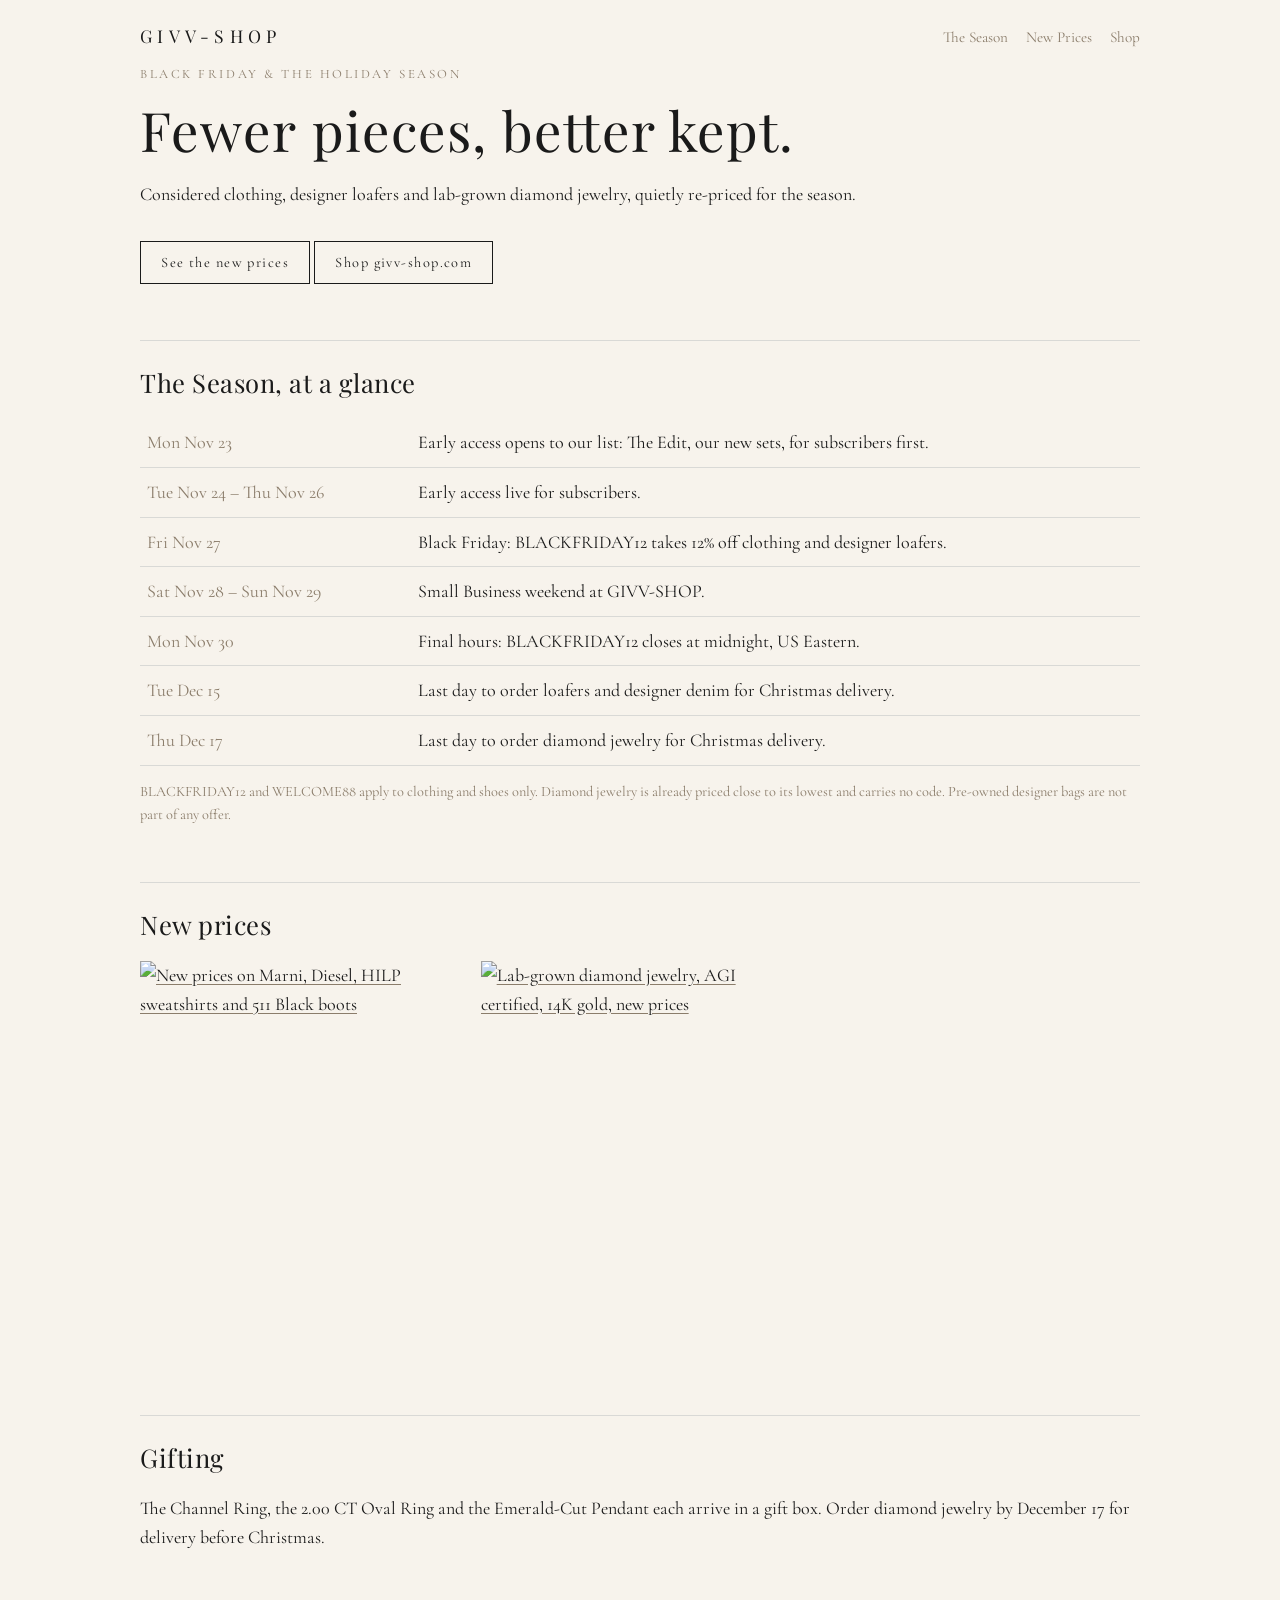
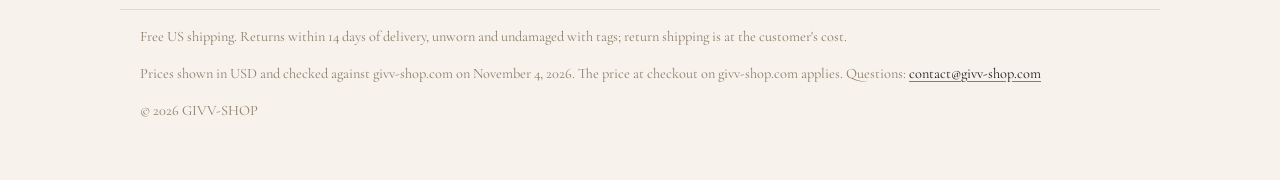
==== index.html @ fe8041ab "Add files via upload" ====
<!doctype html><html lang="en"><head><meta charset="utf-8"><meta name="viewport" content="width=device-width,initial-scale=1">
<title>GIVV-SHOP | Black Friday &amp; Holiday Season</title><meta name="description" content="Black Friday and holiday dates at GIVV-SHOP: new prices on designer denim, loafers, knitwear and AGI-certified lab-grown diamond jewelry in 14K gold. Free US shipping."><meta name="robots" content="index,follow">
<link rel="canonical" href="https://www.givv-shop.com/"><meta property="og:type" content="website"><meta property="og:title" content="GIVV-SHOP | Black Friday &amp; Holiday Season"><meta property="og:description" content="Black Friday and holiday dates at GIVV-SHOP: new prices on designer denim, loafers, knitwear and AGI-certified lab-grown diamond jewelry in 14K gold. Free US shipping."><meta property="og:image" content="https://givv-shop.github.io/givv-shop-landing/assets/new-prices.jpg"><meta property="og:url" content="https://givv-shop.github.io/givv-shop-landing/index.html"><meta name="twitter:card" content="summary_large_image"><meta name="theme-color" content="#F7F3EC">
<link rel="preconnect" href="https://fonts.googleapis.com"><link rel="preconnect" href="https://fonts.gstatic.com" crossorigin><link href="https://fonts.googleapis.com/css2?family=Cormorant+Garamond:wght@400;600&family=Playfair+Display&display=swap" rel="stylesheet"><link rel="stylesheet" href="style.css"><script type="application/ld+json">{"@context": "https://schema.org", "@type": "Organization", "name": "GIVV-SHOP", "url": "https://www.givv-shop.com/", "email": "contact@givv-shop.com"}</script></head><body>
<header><a class="logo" href="index.html">GIVV-SHOP</a><nav><a href="index.html">The Season</a><a href="new-prices.html">New Prices</a><a href="https://www.givv-shop.com/">Shop</a></nav></header>
<main><section><p class="eyebrow">Black Friday &amp; the Holiday Season</p><h1>Fewer pieces, better kept.</h1>
<p>Considered clothing, designer loafers and lab-grown diamond jewelry, quietly re-priced for the season.</p>
<a class="btn" href="new-prices.html">See the new prices</a> <a class="btn" href="https://www.givv-shop.com/">Shop givv-shop.com</a></section>
<h2>The Season, at a glance</h2><table><tr><td>Mon Nov 23</td><td>Early access opens to our list: The Edit, our new sets, for subscribers first.</td></tr><tr><td>Tue Nov 24 – Thu Nov 26</td><td>Early access live for subscribers.</td></tr><tr><td>Fri Nov 27</td><td>Black Friday: BLACKFRIDAY12 takes 12% off clothing and designer loafers.</td></tr><tr><td>Sat Nov 28 – Sun Nov 29</td><td>Small Business weekend at GIVV-SHOP.</td></tr><tr><td>Mon Nov 30</td><td>Final hours: BLACKFRIDAY12 closes at midnight, US Eastern.</td></tr><tr><td>Tue Dec 15</td><td>Last day to order loafers and designer denim for Christmas delivery.</td></tr><tr><td>Thu Dec 17</td><td>Last day to order diamond jewelry for Christmas delivery.</td></tr></table>
<p class="note">BLACKFRIDAY12 and WELCOME88 apply to clothing and shoes only. Diamond jewelry is already priced close to its lowest and carries no code. Pre-owned designer bags are not part of any offer.</p>
<h2>New prices</h2><div class="grid">
<a href="new-prices.html#clothing"><picture><source srcset="assets/new-prices.webp" type="image/webp"><img src="assets/new-prices.jpg" width="900" height="1125" alt="New prices on Marni, Diesel, HILP sweatshirts and 511 Black boots"></picture></a>
<a href="new-prices.html#jewelry"><picture><source srcset="assets/fine-jewelry.webp" type="image/webp"><img src="assets/fine-jewelry.jpg" width="900" height="1125" loading="lazy" alt="Lab-grown diamond jewelry, AGI certified, 14K gold, new prices"></picture></a></div>
<!-- BUNDLES DISABLED until the three bundles are made visible on givv-shop.com (they are hidden; links would 404). To enable: remove this comment wrapper and point each button at the live bundle URL.
<section id="sets"><h2>The Sets</h2><div class="grid"><article class="card"><img src="assets/bundle-lazy-urban-look.webp" width="900" height="1350" loading="lazy" alt="The Lazy Urban Look: Lazy Urban merino cardigan, Street Hipster loose jeans, 511 Black boots"><h3>The Lazy Urban Look</h3><p>Lazy Urban merino cardigan, Street Hipster loose jeans, 511 Black boots</p><p class="now">$529</p><a class="btn" href="https://www.givv-shop.com/">View the set</a></article><article class="card"><img src="assets/bundle-old-money-autumn.webp" width="900" height="1350" loading="lazy" alt="Old Money Autumn: Fall Winter Mischief merino knit top, Tod's black leather loafers"><h3>Old Money Autumn</h3><p>Fall Winter Mischief merino knit top, Tod's black leather loafers</p><p class="now">$849</p><a class="btn" href="https://www.givv-shop.com/">View the set</a></article><article class="card"><img src="assets/bundle-soft-tailoring.webp" width="900" height="1350" loading="lazy" alt="Soft Tailoring: Sea of Love Tuscan sheepskin, Street Sketch Fine-Spun Trousers, Givenchy 4G loafers"><h3>Soft Tailoring</h3><p>Sea of Love Tuscan sheepskin, Street Sketch Fine-Spun Trousers, Givenchy 4G loafers</p><p class="now">$1,139</p><a class="btn" href="https://www.givv-shop.com/">View the set</a></article></div></section>
-->
<h2>Gifting</h2><p>The Channel Ring, the 2.00 CT Oval Ring and the Emerald-Cut Pendant each arrive in a gift box. Order diamond jewelry by December 17 for delivery before Christmas.</p></main>
<footer><p>Free US shipping. Returns within 14 days of delivery, unworn and undamaged with tags; return shipping is at the customer's cost.</p><p>Prices shown in USD and checked against givv-shop.com on November 4, 2026. The price at checkout on givv-shop.com applies. Questions: <a href="mailto:contact@givv-shop.com">contact@givv-shop.com</a></p><p>&copy; 2026 GIVV-SHOP</p></footer></body></html>
---- style.css ----
:root{--ivory:#F7F3EC;--ink:#1A1A1A;--plat:#D9D9D6;--taupe:#8B7D6B}
*{box-sizing:border-box}html{-webkit-text-size-adjust:100%}
body{margin:0;background:var(--ivory);color:var(--ink);font:18px/1.6 'Cormorant Garamond',Georgia,serif}
h1,h2,h3{font-family:'Playfair Display',Georgia,serif;font-weight:400;letter-spacing:.02em;line-height:1.2}
h1{font-size:clamp(2rem,7vw,3.4rem);margin:.2em 0}h2{font-size:1.6rem;margin-top:2.2em;border-top:1px solid var(--plat);padding-top:1em}
a{color:var(--ink);text-decoration-color:var(--taupe);text-underline-offset:3px}
header,main,footer{max-width:1040px;margin:auto;padding:0 20px}
header{display:flex;justify-content:space-between;align-items:center;padding-top:22px;flex-wrap:wrap;gap:8px}
.logo{font-family:'Playfair Display',serif;letter-spacing:.3em;font-size:1.1rem;text-decoration:none}
nav a{margin-left:18px;font-size:.95rem;text-decoration:none;color:var(--taupe)}
.eyebrow{color:var(--taupe);letter-spacing:.2em;text-transform:uppercase;font-size:.8rem}
.btn{display:inline-block;border:1px solid var(--ink);padding:.6em 1.4em;text-decoration:none;margin-top:1em;letter-spacing:.1em;font-size:.9rem}
.btn:hover{background:var(--ink);color:var(--ivory)}
.grid{display:grid;grid-template-columns:repeat(auto-fill,minmax(240px,1fr));gap:22px}
.card{border:1px solid var(--plat);padding:18px;background:#fff8}
.card h3{font-size:1.1rem;margin:.2em 0 .5em}
.was{text-decoration:line-through;color:var(--taupe);margin-right:.5em}.now{font-size:1.25rem}
img{max-width:100%;height:auto;display:block}
table{width:100%;border-collapse:collapse}td{padding:.55em .4em;border-bottom:1px solid var(--plat);vertical-align:top}td:first-child{color:var(--taupe);white-space:nowrap;padding-right:1em}
.note{font-size:.9rem;color:var(--taupe)}
footer{margin-top:4em;padding-bottom:3em;border-top:1px solid var(--plat);font-size:.9rem;color:var(--taupe)}
.draft{background:#efe7da;border:1px dashed var(--taupe);padding:10px 14px}
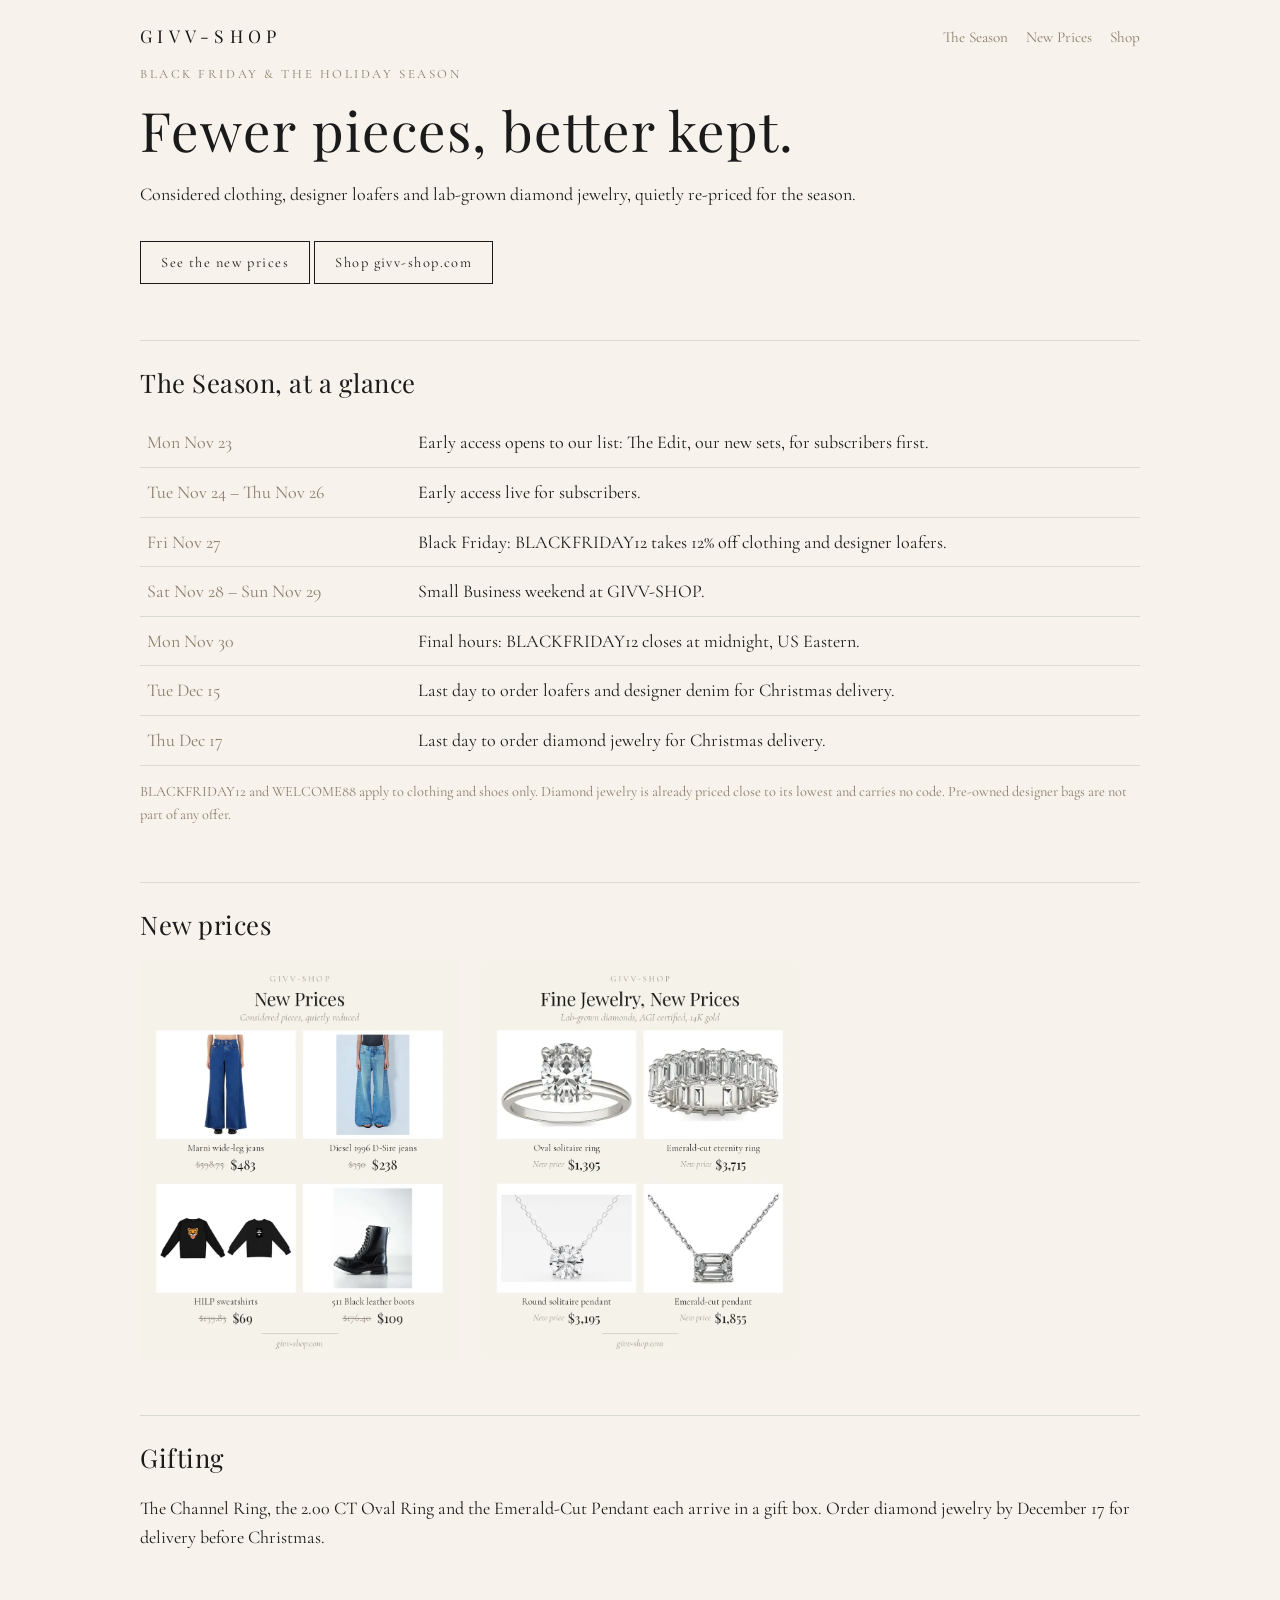
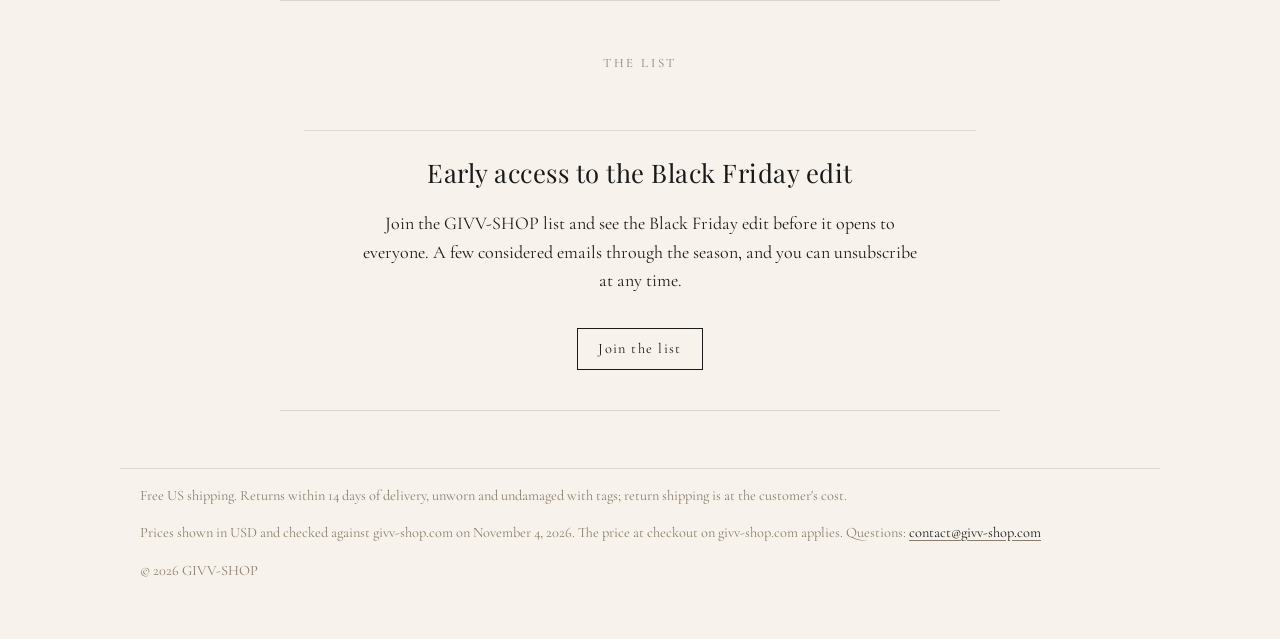
==== commit 75c9dfe0: "Add early access sign-up section" ====
--- a/index.html
+++ b/index.html
@@ -14,5 +14,5 @@
 <!-- BUNDLES DISABLED until the three bundles are made visible on givv-shop.com (they are hidden; links would 404). To enable: remove this comment wrapper and point each button at the live bundle URL.
 <section id="sets"><h2>The Sets</h2><div class="grid"><article class="card"><img src="assets/bundle-lazy-urban-look.webp" width="900" height="1350" loading="lazy" alt="The Lazy Urban Look: Lazy Urban merino cardigan, Street Hipster loose jeans, 511 Black boots"><h3>The Lazy Urban Look</h3><p>Lazy Urban merino cardigan, Street Hipster loose jeans, 511 Black boots</p><p class="now">$529</p><a class="btn" href="https://www.givv-shop.com/">View the set</a></article><article class="card"><img src="assets/bundle-old-money-autumn.webp" width="900" height="1350" loading="lazy" alt="Old Money Autumn: Fall Winter Mischief merino knit top, Tod's black leather loafers"><h3>Old Money Autumn</h3><p>Fall Winter Mischief merino knit top, Tod's black leather loafers</p><p class="now">$849</p><a class="btn" href="https://www.givv-shop.com/">View the set</a></article><article class="card"><img src="assets/bundle-soft-tailoring.webp" width="900" height="1350" loading="lazy" alt="Soft Tailoring: Sea of Love Tuscan sheepskin, Street Sketch Fine-Spun Trousers, Givenchy 4G loafers"><h3>Soft Tailoring</h3><p>Sea of Love Tuscan sheepskin, Street Sketch Fine-Spun Trousers, Givenchy 4G loafers</p><p class="now">$1,139</p><a class="btn" href="https://www.givv-shop.com/">View the set</a></article></div></section>
 -->
-<h2>Gifting</h2><p>The Channel Ring, the 2.00 CT Oval Ring and the Emerald-Cut Pendant each arrive in a gift box. Order diamond jewelry by December 17 for delivery before Christmas.</p></main>
+<h2>Gifting</h2><p>The Channel Ring, the 2.00 CT Oval Ring and the Emerald-Cut Pendant each arrive in a gift box. Order diamond jewelry by December 17 for delivery before Christmas.</p><section id="early-access" class="signup"><p class="eyebrow">The list</p><h2>Early access to the Black Friday edit</h2><p>Join the GIVV-SHOP list and see the Black Friday edit before it opens to everyone. A few considered emails through the season, and you can unsubscribe at any time.</p><a class="btn" href="https://www.givv-shop.com/early-access">Join the list</a></section></main>
 <footer><p>Free US shipping. Returns within 14 days of delivery, unworn and undamaged with tags; return shipping is at the customer's cost.</p><p>Prices shown in USD and checked against givv-shop.com on November 4, 2026. The price at checkout on givv-shop.com applies. Questions: <a href="mailto:contact@givv-shop.com">contact@givv-shop.com</a></p><p>&copy; 2026 GIVV-SHOP</p></footer></body></html>
--- a/style.css
+++ b/style.css
@@ -21,3 +21,6 @@
 .note{font-size:.9rem;color:var(--taupe)}
 footer{margin-top:4em;padding-bottom:3em;border-top:1px solid var(--plat);font-size:.9rem;color:var(--taupe)}
 .draft{background:#efe7da;border:1px dashed var(--taupe);padding:10px 14px}
+
+.signup{margin:3rem auto;padding:2.5rem 1.5rem;text-align:center;border-top:1px solid rgba(0,0,0,.12);border-bottom:1px solid rgba(0,0,0,.12);max-width:720px}
+.signup p{max-width:560px;margin-left:auto;margin-right:auto}
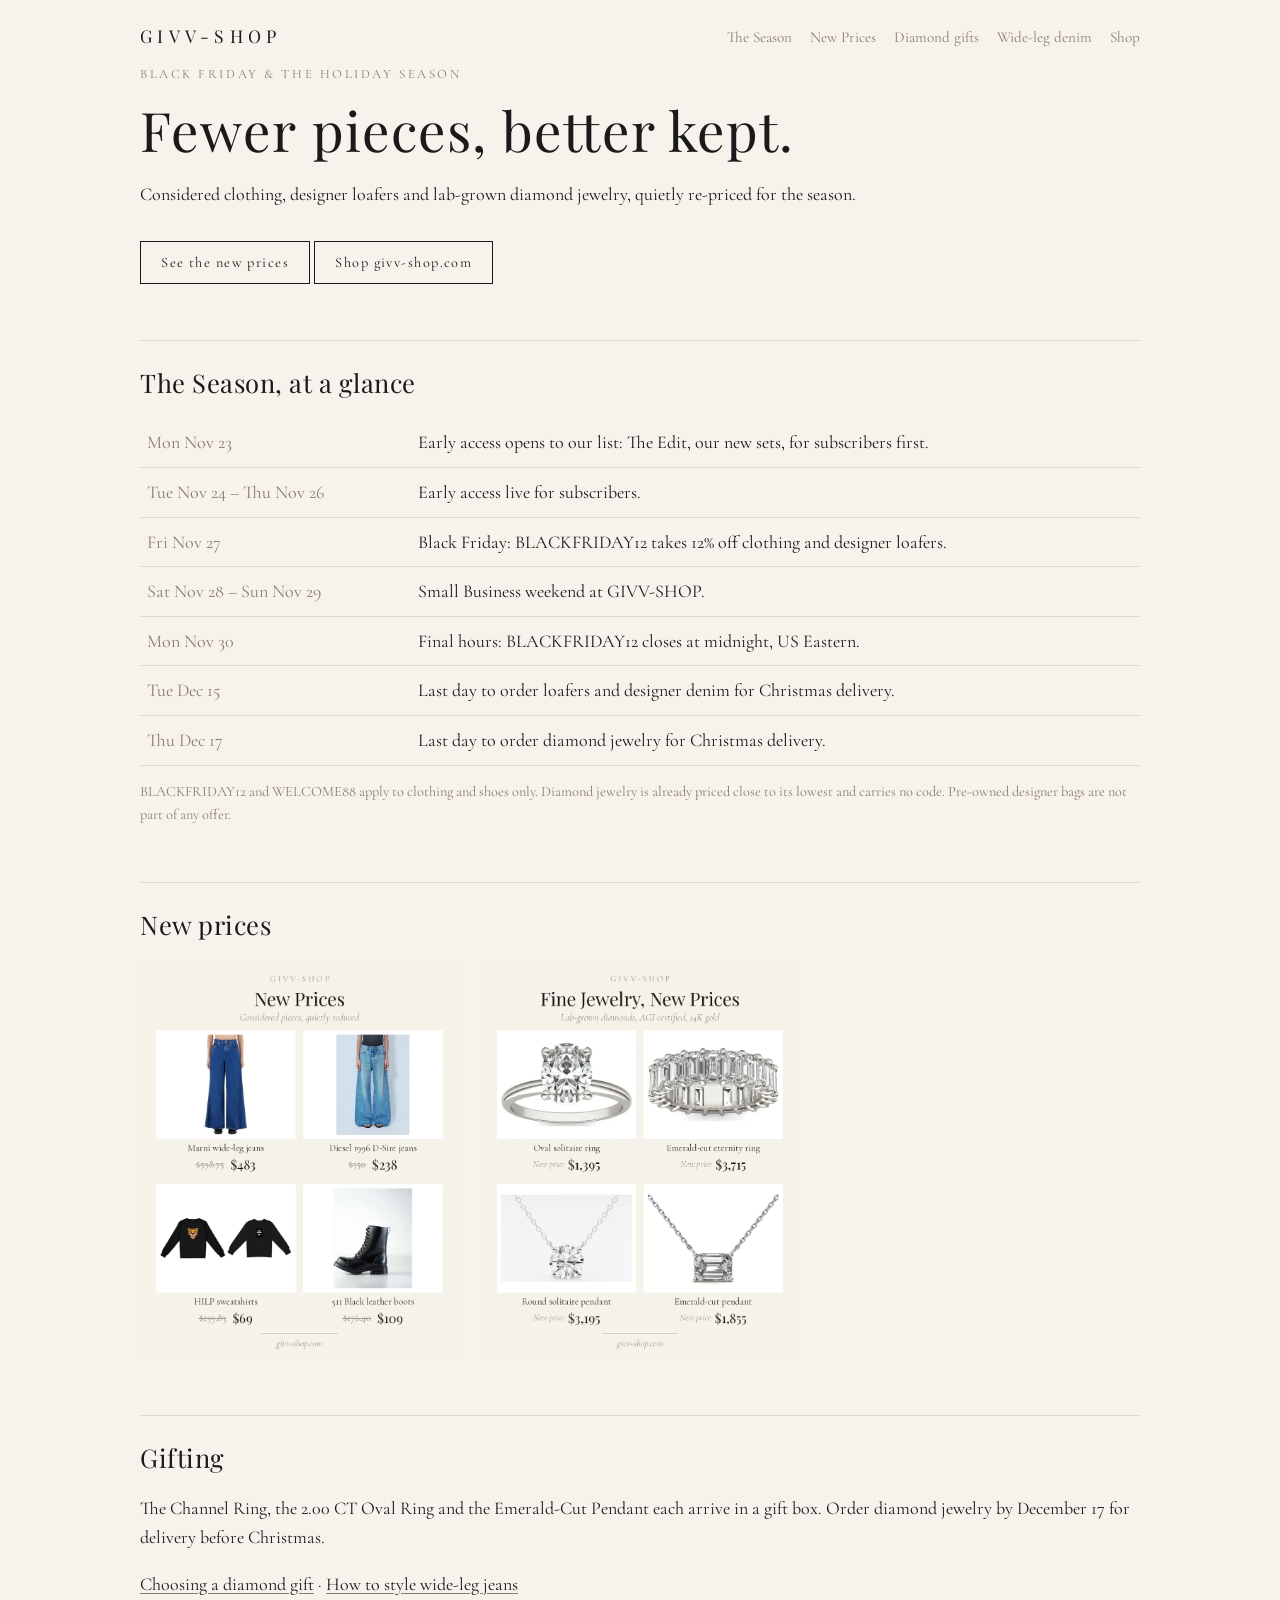
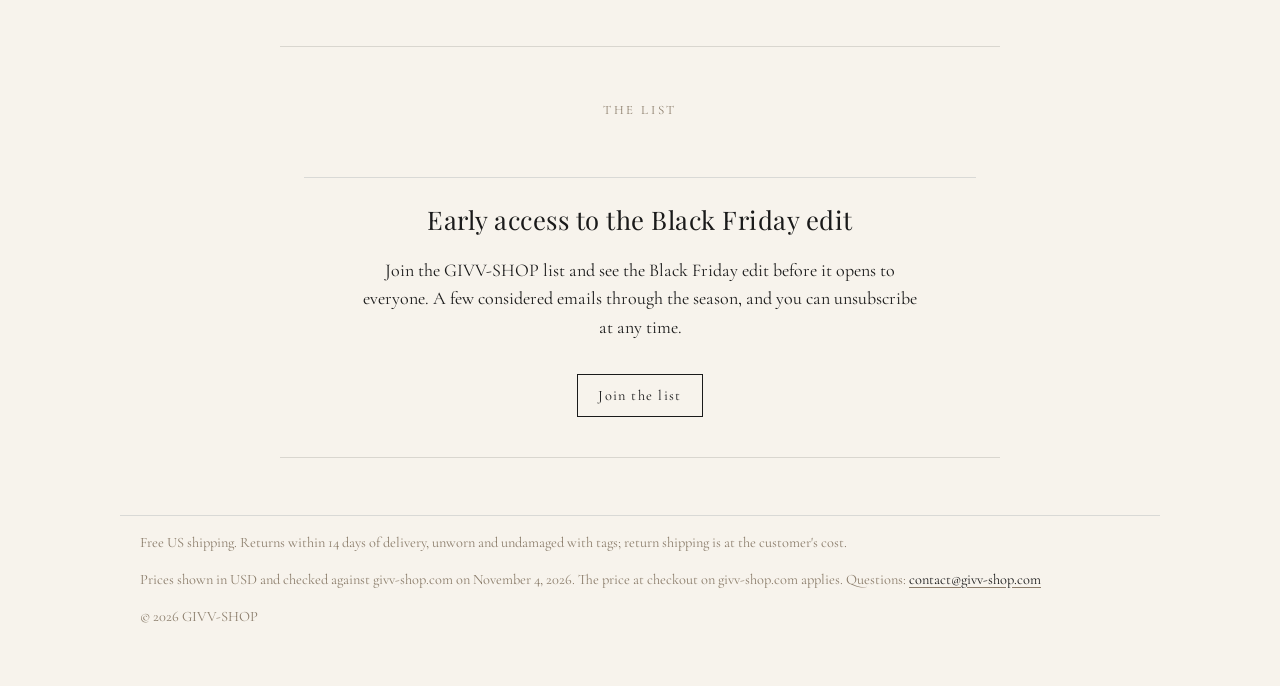
==== commit eed5550c: "Publish gift guides: indexable and linked from nav Remove noindex/draft banners from the diamond and" ====
--- a/index.html
+++ b/index.html
@@ -2,7 +2,7 @@
 <title>GIVV-SHOP | Black Friday &amp; Holiday Season</title><meta name="description" content="Black Friday and holiday dates at GIVV-SHOP: new prices on designer denim, loafers, knitwear and AGI-certified lab-grown diamond jewelry in 14K gold. Free US shipping."><meta name="robots" content="index,follow">
 <link rel="canonical" href="https://www.givv-shop.com/"><meta property="og:type" content="website"><meta property="og:title" content="GIVV-SHOP | Black Friday &amp; Holiday Season"><meta property="og:description" content="Black Friday and holiday dates at GIVV-SHOP: new prices on designer denim, loafers, knitwear and AGI-certified lab-grown diamond jewelry in 14K gold. Free US shipping."><meta property="og:image" content="https://givv-shop.github.io/givv-shop-landing/assets/new-prices.jpg"><meta property="og:url" content="https://givv-shop.github.io/givv-shop-landing/index.html"><meta name="twitter:card" content="summary_large_image"><meta name="theme-color" content="#F7F3EC">
 <link rel="preconnect" href="https://fonts.googleapis.com"><link rel="preconnect" href="https://fonts.gstatic.com" crossorigin><link href="https://fonts.googleapis.com/css2?family=Cormorant+Garamond:wght@400;600&family=Playfair+Display&display=swap" rel="stylesheet"><link rel="stylesheet" href="style.css"><script type="application/ld+json">{"@context": "https://schema.org", "@type": "Organization", "name": "GIVV-SHOP", "url": "https://www.givv-shop.com/", "email": "contact@givv-shop.com"}</script></head><body>
-<header><a class="logo" href="index.html">GIVV-SHOP</a><nav><a href="index.html">The Season</a><a href="new-prices.html">New Prices</a><a href="https://www.givv-shop.com/">Shop</a></nav></header>
+<header><a class="logo" href="index.html">GIVV-SHOP</a><nav><a href="index.html">The Season</a><a href="new-prices.html">New Prices</a><a href="gift-guides/diamond-gift-guide.html">Diamond gifts</a><a href="gift-guides/wide-leg-jeans-guide.html">Wide-leg denim</a><a href="https://www.givv-shop.com/">Shop</a></nav></header>
 <main><section><p class="eyebrow">Black Friday &amp; the Holiday Season</p><h1>Fewer pieces, better kept.</h1>
 <p>Considered clothing, designer loafers and lab-grown diamond jewelry, quietly re-priced for the season.</p>
 <a class="btn" href="new-prices.html">See the new prices</a> <a class="btn" href="https://www.givv-shop.com/">Shop givv-shop.com</a></section>
@@ -14,5 +14,5 @@
 <!-- BUNDLES DISABLED until the three bundles are made visible on givv-shop.com (they are hidden; links would 404). To enable: remove this comment wrapper and point each button at the live bundle URL.
 <section id="sets"><h2>The Sets</h2><div class="grid"><article class="card"><img src="assets/bundle-lazy-urban-look.webp" width="900" height="1350" loading="lazy" alt="The Lazy Urban Look: Lazy Urban merino cardigan, Street Hipster loose jeans, 511 Black boots"><h3>The Lazy Urban Look</h3><p>Lazy Urban merino cardigan, Street Hipster loose jeans, 511 Black boots</p><p class="now">$529</p><a class="btn" href="https://www.givv-shop.com/">View the set</a></article><article class="card"><img src="assets/bundle-old-money-autumn.webp" width="900" height="1350" loading="lazy" alt="Old Money Autumn: Fall Winter Mischief merino knit top, Tod's black leather loafers"><h3>Old Money Autumn</h3><p>Fall Winter Mischief merino knit top, Tod's black leather loafers</p><p class="now">$849</p><a class="btn" href="https://www.givv-shop.com/">View the set</a></article><article class="card"><img src="assets/bundle-soft-tailoring.webp" width="900" height="1350" loading="lazy" alt="Soft Tailoring: Sea of Love Tuscan sheepskin, Street Sketch Fine-Spun Trousers, Givenchy 4G loafers"><h3>Soft Tailoring</h3><p>Sea of Love Tuscan sheepskin, Street Sketch Fine-Spun Trousers, Givenchy 4G loafers</p><p class="now">$1,139</p><a class="btn" href="https://www.givv-shop.com/">View the set</a></article></div></section>
 -->
-<h2>Gifting</h2><p>The Channel Ring, the 2.00 CT Oval Ring and the Emerald-Cut Pendant each arrive in a gift box. Order diamond jewelry by December 17 for delivery before Christmas.</p><section id="early-access" class="signup"><p class="eyebrow">The list</p><h2>Early access to the Black Friday edit</h2><p>Join the GIVV-SHOP list and see the Black Friday edit before it opens to everyone. A few considered emails through the season, and you can unsubscribe at any time.</p><a class="btn" href="https://www.givv-shop.com/early-access">Join the list</a></section></main>
+<h2>Gifting</h2><p>The Channel Ring, the 2.00 CT Oval Ring and the Emerald-Cut Pendant each arrive in a gift box. Order diamond jewelry by December 17 for delivery before Christmas.</p><p><a href="gift-guides/diamond-gift-guide.html">Choosing a diamond gift</a> · <a href="gift-guides/wide-leg-jeans-guide.html">How to style wide-leg jeans</a></p><section id="early-access" class="signup"><p class="eyebrow">The list</p><h2>Early access to the Black Friday edit</h2><p>Join the GIVV-SHOP list and see the Black Friday edit before it opens to everyone. A few considered emails through the season, and you can unsubscribe at any time.</p><a class="btn" href="https://www.givv-shop.com/early-access">Join the list</a></section></main>
 <footer><p>Free US shipping. Returns within 14 days of delivery, unworn and undamaged with tags; return shipping is at the customer's cost.</p><p>Prices shown in USD and checked against givv-shop.com on November 4, 2026. The price at checkout on givv-shop.com applies. Questions: <a href="mailto:contact@givv-shop.com">contact@givv-shop.com</a></p><p>&copy; 2026 GIVV-SHOP</p></footer></body></html>
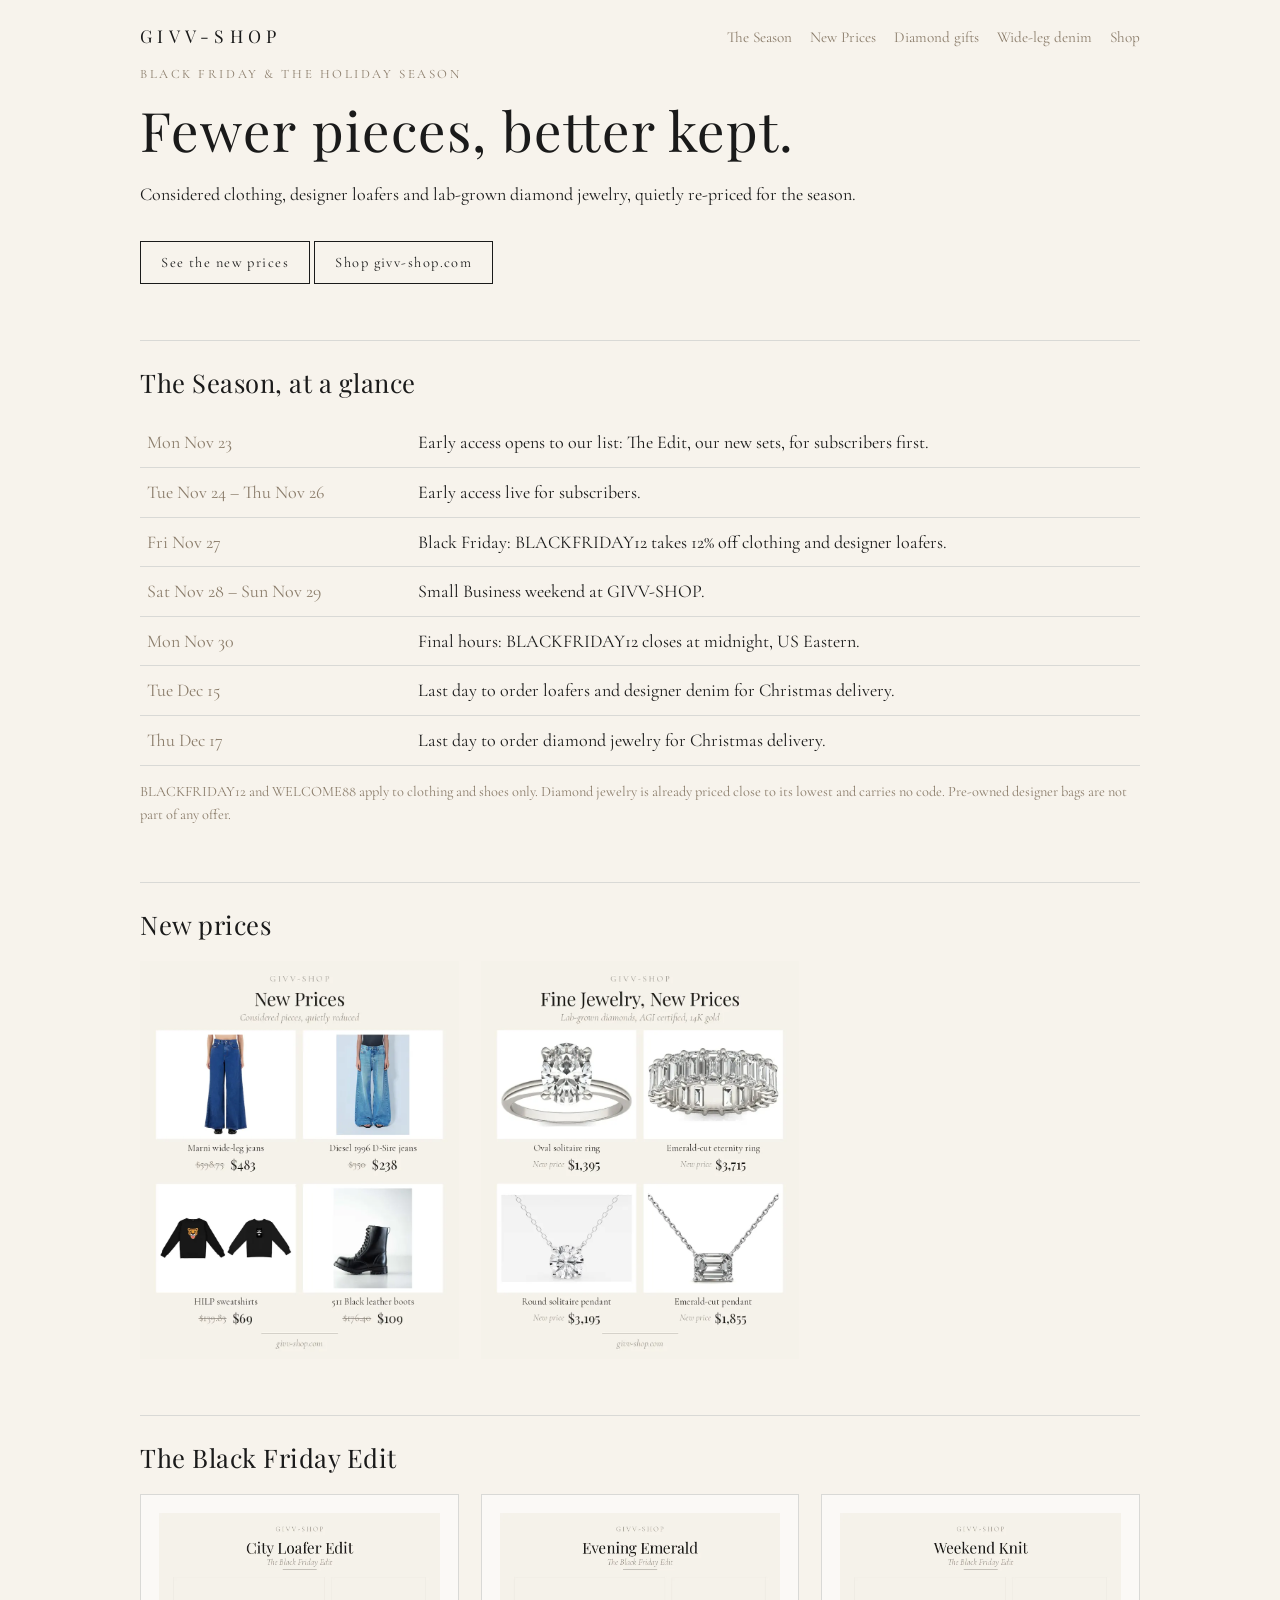
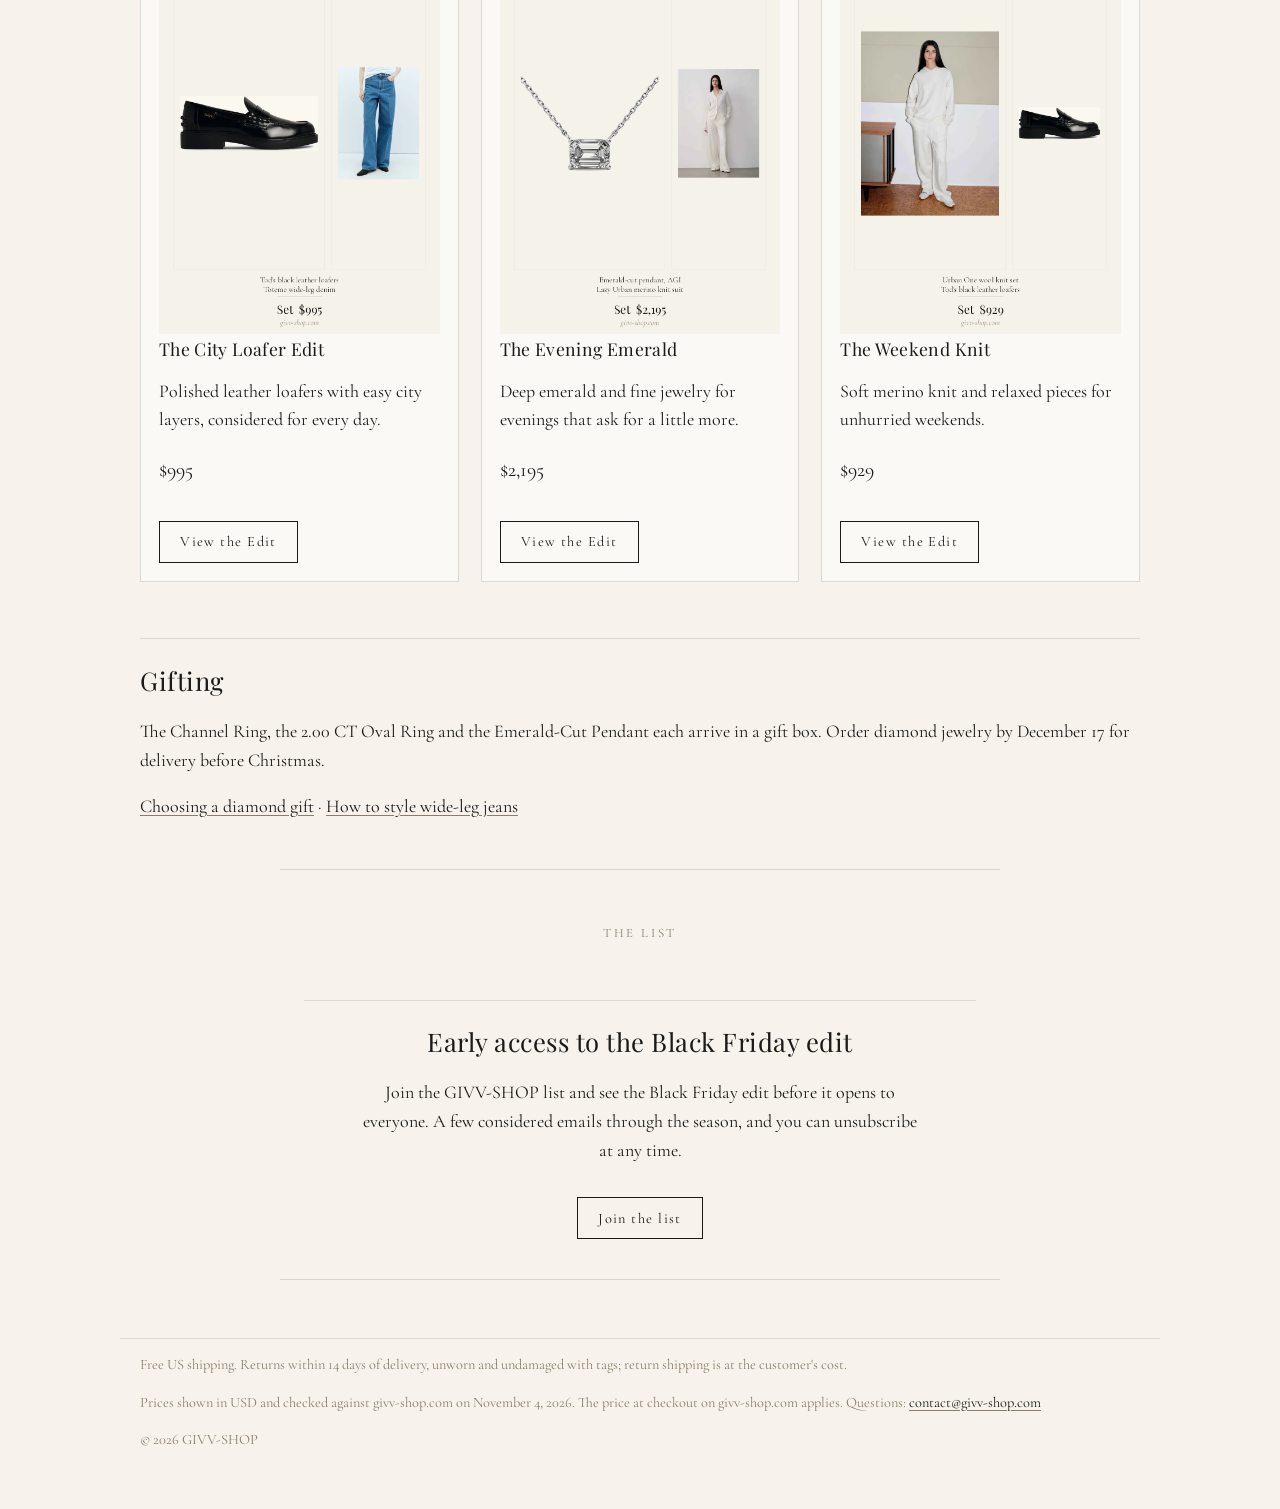
==== commit d7225f3b: "Turn on The Black Friday Edit section with three live Edits" ====
--- a/index.html
+++ b/index.html
@@ -11,8 +11,6 @@
 <h2>New prices</h2><div class="grid">
 <a href="new-prices.html#clothing"><picture><source srcset="assets/new-prices.webp" type="image/webp"><img src="assets/new-prices.jpg" width="900" height="1125" alt="New prices on Marni, Diesel, HILP sweatshirts and 511 Black boots"></picture></a>
 <a href="new-prices.html#jewelry"><picture><source srcset="assets/fine-jewelry.webp" type="image/webp"><img src="assets/fine-jewelry.jpg" width="900" height="1125" loading="lazy" alt="Lab-grown diamond jewelry, AGI certified, 14K gold, new prices"></picture></a></div>
-<!-- BUNDLES DISABLED until the three bundles are made visible on givv-shop.com (they are hidden; links would 404). To enable: remove this comment wrapper and point each button at the live bundle URL.
-<section id="sets"><h2>The Sets</h2><div class="grid"><article class="card"><img src="assets/bundle-lazy-urban-look.webp" width="900" height="1350" loading="lazy" alt="The Lazy Urban Look: Lazy Urban merino cardigan, Street Hipster loose jeans, 511 Black boots"><h3>The Lazy Urban Look</h3><p>Lazy Urban merino cardigan, Street Hipster loose jeans, 511 Black boots</p><p class="now">$529</p><a class="btn" href="https://www.givv-shop.com/">View the set</a></article><article class="card"><img src="assets/bundle-old-money-autumn.webp" width="900" height="1350" loading="lazy" alt="Old Money Autumn: Fall Winter Mischief merino knit top, Tod's black leather loafers"><h3>Old Money Autumn</h3><p>Fall Winter Mischief merino knit top, Tod's black leather loafers</p><p class="now">$849</p><a class="btn" href="https://www.givv-shop.com/">View the set</a></article><article class="card"><img src="assets/bundle-soft-tailoring.webp" width="900" height="1350" loading="lazy" alt="Soft Tailoring: Sea of Love Tuscan sheepskin, Street Sketch Fine-Spun Trousers, Givenchy 4G loafers"><h3>Soft Tailoring</h3><p>Sea of Love Tuscan sheepskin, Street Sketch Fine-Spun Trousers, Givenchy 4G loafers</p><p class="now">$1,139</p><a class="btn" href="https://www.givv-shop.com/">View the set</a></article></div></section>
--->
+<section id="sets"><h2>The Black Friday Edit</h2><div class="grid"><article class="card"><picture><source srcset="assets/edit-city-loafer.webp" type="image/webp"><img src="assets/edit-city-loafer.png" width="1000" height="1500" loading="lazy" alt="The City Loafer Edit"></picture><h3>The City Loafer Edit</h3><p>Polished leather loafers with easy city layers, considered for every day.</p><p class="now">$995</p><a class="btn" href="https://www.givv-shop.com/product-page/the-city-loafer-edit">View the Edit</a></article><article class="card"><picture><source srcset="assets/edit-evening-emerald.webp" type="image/webp"><img src="assets/edit-evening-emerald.png" width="1000" height="1500" loading="lazy" alt="The Evening Emerald"></picture><h3>The Evening Emerald</h3><p>Deep emerald and fine jewelry for evenings that ask for a little more.</p><p class="now">$2,195</p><a class="btn" href="https://www.givv-shop.com/product-page/the-evening-emerald">View the Edit</a></article><article class="card"><picture><source srcset="assets/edit-weekend-knit.webp" type="image/webp"><img src="assets/edit-weekend-knit.png" width="1000" height="1500" loading="lazy" alt="The Weekend Knit"></picture><h3>The Weekend Knit</h3><p>Soft merino knit and relaxed pieces for unhurried weekends.</p><p class="now">$929</p><a class="btn" href="https://www.givv-shop.com/product-page/the-weekend-knit">View the Edit</a></article></div></section>
 <h2>Gifting</h2><p>The Channel Ring, the 2.00 CT Oval Ring and the Emerald-Cut Pendant each arrive in a gift box. Order diamond jewelry by December 17 for delivery before Christmas.</p><p><a href="gift-guides/diamond-gift-guide.html">Choosing a diamond gift</a> · <a href="gift-guides/wide-leg-jeans-guide.html">How to style wide-leg jeans</a></p><section id="early-access" class="signup"><p class="eyebrow">The list</p><h2>Early access to the Black Friday edit</h2><p>Join the GIVV-SHOP list and see the Black Friday edit before it opens to everyone. A few considered emails through the season, and you can unsubscribe at any time.</p><a class="btn" href="https://www.givv-shop.com/early-access">Join the list</a></section></main>
 <footer><p>Free US shipping. Returns within 14 days of delivery, unworn and undamaged with tags; return shipping is at the customer's cost.</p><p>Prices shown in USD and checked against givv-shop.com on November 4, 2026. The price at checkout on givv-shop.com applies. Questions: <a href="mailto:contact@givv-shop.com">contact@givv-shop.com</a></p><p>&copy; 2026 GIVV-SHOP</p></footer></body></html>
